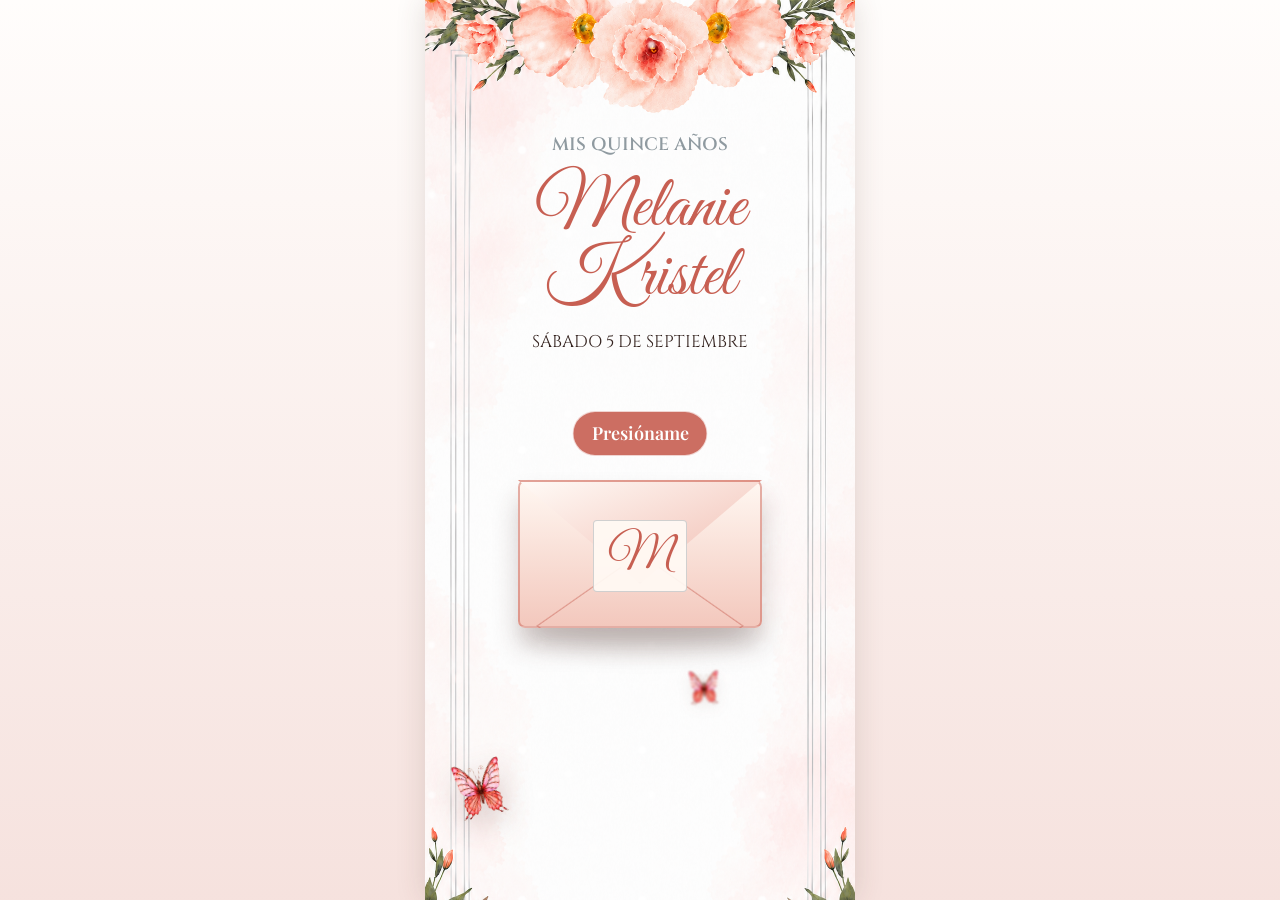
==== index.html @ 0b90685f "Agregar invitacion floral" ====
<!doctype html>
<html lang="es">
  <head>
    <meta charset="utf-8" />
    <meta name="viewport" content="width=device-width, initial-scale=1" />
    <title>Invitación Melanie Kristel</title>
    <link rel="preconnect" href="https://fonts.googleapis.com" />
    <link rel="preconnect" href="https://fonts.gstatic.com" crossorigin />
    <link
      href="https://fonts.googleapis.com/css2?family=Cinzel:wght@400;500;600&family=Great+Vibes&family=Playfair+Display:wght@400;500;600&display=swap"
      rel="stylesheet"
    />
    <link rel="stylesheet" href="inicio.css" />
    <link rel="stylesheet" href="css/butterflies.css" />
  </head>
  <body>
    <main class="cover" aria-label="Portada de invitación">
      <section class="cover-card">
        <p class="cover-overline">Mis quince años</p>
        <h1>Melanie Kristel</h1>
        <div class="butterfly-decor butterfly-decor-cover" aria-hidden="true">
          <span class="decor-butterfly decor-butterfly-left">
            <img src="mariposa-alas-abiertas.png" alt="" />
            <img src="mariposa-alas-semicerradas.png" alt="" />
            <img src="mariposa-alas-cerradas.png" alt="" />
          </span>
          <span class="decor-butterfly decor-butterfly-center">
            <img src="mariposa-alas-abiertas.png" alt="" />
            <img src="mariposa-alas-semicerradas.png" alt="" />
            <img src="mariposa-alas-cerradas.png" alt="" />
          </span>
          <span class="decor-butterfly decor-butterfly-right">
            <img src="mariposa-alas-abiertas.png" alt="" />
            <img src="mariposa-alas-semicerradas.png" alt="" />
            <img src="mariposa-alas-cerradas.png" alt="" />
          </span>
        </div>
        <p class="cover-date">Sábado 5 de septiembre</p>

        <a id="envelopeLink" class="envelope-link" href="invitacion.html" aria-label="Abrir invitación">
          <span class="tap-text">Presióname</span>
          <span class="envelope" aria-hidden="true">
            <span class="flap"></span>
            <span class="paper">
              <span>M</span>
            </span>
          </span>
        </a>
      </section>
    </main>

    <script src="inicio.js"></script>
    <script src="js/butterflies.js" data-butterfly-mode="png" data-butterfly-zone="lower"></script>
  </body>
</html>
---- inicio.css ----
:root {
  --peach: #e98774;
  --coral: #c75f52;
  --silver: #8f9aa0;
  --ink: #34231f;
  --paper: #fffaf5;
}

* {
  box-sizing: border-box;
}

body {
  margin: 0;
  min-height: 100vh;
  color: var(--ink);
  background:
    linear-gradient(rgba(255, 244, 236, 0.18), rgba(213, 122, 104, 0.22)),
    url("Fondo1.png") center top / 430px auto repeat-y;
  font-family: "Playfair Display", Georgia, serif;
}

.cover {
  display: grid;
  place-items: center;
  min-height: 100vh;
  padding: 0;
}

.cover-card {
  position: relative;
  width: min(100vw, 430px);
  min-height: 100vh;
  padding: 132px 30px 56px;
  overflow: hidden;
  background: url("Fondo1.png") center top / 100% auto repeat-y;
  text-align: center;
  box-shadow: 0 0 28px rgba(83, 54, 46, 0.16);
  animation: coverEnter 0.85s ease-out both;
}

.cover-card::after {
  content: "";
  position: absolute;
  z-index: 0;
  inset: 0;
  background:
    radial-gradient(circle, rgba(255, 255, 255, 0.98) 0 3px, transparent 5px) 12% 10% / 120px 150px,
    radial-gradient(circle, rgba(255, 255, 255, 0.82) 0 2px, transparent 5px) 78% 20% / 150px 180px,
    radial-gradient(circle, rgba(233, 135, 116, 0.62) 0 3px, transparent 6px) 34% 58% / 135px 170px,
    radial-gradient(circle, rgba(255, 255, 255, 0.9) 0 2px, transparent 5px) 88% 76% / 110px 150px;
  animation: sparkleDrift 6.5s linear infinite;
  mix-blend-mode: screen;
  opacity: 0.86;
  pointer-events: none;
}

.cover-card > * {
  position: relative;
  z-index: 1;
}

.cover-overline {
  display: inline-block;
  margin: 0;
  color: var(--silver);
  font-family: "Cinzel", Georgia, serif;
  font-size: 18px;
  font-weight: 600;
  letter-spacing: 0;
  text-transform: uppercase;
  animation: letterSway 3.6s cubic-bezier(0.45, 0, 0.55, 1) infinite;
}

h1 {
  display: inline-block;
  margin: 18px 0 0;
  color: var(--coral);
  font-family: "Great Vibes", cursive;
  font-size: 72px;
  font-weight: 400;
  line-height: 0.96;
  animation: titleGlow 2.8s ease-in-out infinite, titleSway 3.8s cubic-bezier(0.45, 0, 0.55, 1) infinite;
}

.cover-date {
  display: inline-block;
  margin: 18px auto 0;
  color: var(--ink);
  font-family: "Cinzel", Georgia, serif;
  font-size: 17px;
  line-height: 1.3;
  text-transform: uppercase;
  animation: letterSway 3.9s cubic-bezier(0.45, 0, 0.55, 1) infinite;
}

.envelope-link {
  position: absolute;
  z-index: 50;
  left: 50%;
  top: 51%;
  display: grid;
  place-items: center;
  width: 260px;
  height: 190px;
  color: var(--ink);
  text-decoration: none;
  transform: translateX(-50%);
  animation: floatEnvelope 2.5s ease-in-out infinite;
}

.envelope-link::before {
  content: "";
  position: absolute;
  inset: auto 18px 2px;
  height: 40px;
  background: rgba(86, 60, 54, 0.2);
  border-radius: 50%;
  filter: blur(13px);
}

.tap-text {
  position: absolute;
  z-index: 4;
  top: -48px;
  left: 50%;
  min-width: 132px;
  padding: 9px 18px 10px;
  color: #fff;
  background: rgba(199, 95, 82, 0.9);
  border: 1px solid rgba(255, 255, 255, 0.7);
  border-radius: 24px;
  font-size: 18px;
  font-weight: 600;
  transform: translateX(-50%);
  animation: pulseText 1.55s ease-in-out infinite;
}

.envelope {
  position: relative;
  width: 244px;
  height: 148px;
  display: block;
  background:
    linear-gradient(35deg, transparent 49.6%, rgba(203, 105, 92, 0.55) 50%, transparent 50.5%),
    linear-gradient(-35deg, transparent 49.6%, rgba(203, 105, 92, 0.55) 50%, transparent 50.5%),
    linear-gradient(#fff7f1, #f3c8bd);
  border: 2px solid rgba(199, 95, 82, 0.48);
  border-radius: 7px;
  box-shadow: 0 18px 26px rgba(73, 45, 38, 0.23);
}

.flap {
  position: absolute;
  left: -2px;
  top: -2px;
  width: 244px;
  height: 104px;
  background: linear-gradient(160deg, #fffaf6, #f0b9ad);
  border: 2px solid rgba(199, 95, 82, 0.45);
  clip-path: polygon(0 0, 100% 0, 50% 100%);
  transform-origin: top;
}

.paper {
  position: absolute;
  left: 50%;
  bottom: 34px;
  display: grid;
  place-items: center;
  width: 94px;
  height: 72px;
  color: var(--coral);
  background: rgba(255, 250, 245, 0.92);
  border: 1px solid rgba(143, 154, 160, 0.42);
  border-radius: 4px;
  transform: translateX(-50%);
}

.paper span {
  font-family: "Great Vibes", cursive;
  font-size: 48px;
  animation: titleGlow 2.6s ease-in-out infinite;
}

.cover.opening .envelope-link {
  animation: openEnvelope 0.75s ease-in forwards;
}

.cover.opening .cover-card {
  animation: fadeAway 0.75s ease-in forwards;
}

@keyframes floatEnvelope {
  0%,
  100% {
    transform: translateX(-50%) translateY(0);
  }
  50% {
    transform: translateX(-50%) translateY(-12px);
  }
}

@keyframes pulseText {
  0%,
  100% {
    transform: translateX(-50%) scale(1);
  }
  50% {
    transform: translateX(-50%) scale(1.06);
  }
}

@keyframes openEnvelope {
  to {
    opacity: 0;
    transform: translateX(-50%) translateY(90px) scale(0.78);
  }
}

@keyframes fadeAway {
  to {
    opacity: 0;
    transform: scale(1.03);
  }
}

@keyframes coverEnter {
  from {
    opacity: 0;
    transform: scale(1.015);
  }
  to {
    opacity: 1;
    transform: scale(1);
  }
}

@keyframes letterSway {
  0%,
  100% {
    transform: translate3d(0, 0, 0) rotate(0);
  }
  25% {
    transform: translate3d(1px, -2px, 0) rotate(0.25deg);
  }
  50% {
    transform: translate3d(0, -3px, 0) rotate(-0.2deg);
  }
  75% {
    transform: translate3d(-1px, -1px, 0) rotate(0.2deg);
  }
}

@keyframes titleSway {
  0%,
  100% {
    transform: translate3d(0, 0, 0) rotate(-0.35deg) scale(1);
  }
  25% {
    transform: translate3d(1px, -3px, 0) rotate(0.28deg) scale(1.01);
  }
  50% {
    transform: translate3d(0, -5px, 0) rotate(0.42deg) scale(1.018);
  }
  75% {
    transform: translate3d(-1px, -2px, 0) rotate(-0.22deg) scale(1.006);
  }
}

@keyframes titleGlow {
  0%,
  100% {
    text-shadow: 0 0 0 rgba(233, 135, 116, 0);
  }
  50% {
    text-shadow: 0 0 15px rgba(233, 135, 116, 0.45);
  }
}

@keyframes sparkleDrift {
  from {
    background-position: 12% 10%, 78% 20%, 34% 58%, 88% 76%;
  }
  to {
    background-position: 12% 210px, 78% 260px, 34% 310px, 88% 360px;
  }
}

@media (prefers-reduced-motion: reduce) {
  *,
  *::before,
  *::after {
    animation-duration: 0.01ms !important;
    animation-iteration-count: 1 !important;
    scroll-behavior: auto !important;
  }
}

@media (max-width: 360px) {
  body {
    background-size: 100vw auto;
  }

  .cover-card {
    padding-inline: 22px;
    padding-top: 118px;
  }

  h1 {
    font-size: 62px;
  }

  .envelope-link {
    width: 232px;
  }

  .envelope {
    width: 220px;
    height: 136px;
  }

  .flap {
    width: 220px;
    height: 94px;
  }
}
---- css/butterflies.css ----
.butterfly-field {
  position: absolute;
  inset: 0 auto auto 0;
  width: 100%;
  min-height: 100vh;
  overflow: hidden;
  pointer-events: none;
  z-index: 30;
}

.butterfly-field-lower {
  top: var(--butterfly-zone-top, 310px);
  min-height: 0;
}

.butterfly {
  position: absolute;
  left: 0;
  top: 0;
  width: var(--butterfly-size, 56px);
  height: var(--butterfly-size, 56px);
  opacity: 1;
  filter: blur(var(--butterfly-blur, 0px)) drop-shadow(0 6px 9px rgba(96, 48, 38, 0.16));
  transform: translate3d(-120px, -120px, 0);
  transform-origin: 50% 50%;
  will-change: transform;
}

.butterfly-inner {
  position: relative;
  display: block;
  width: 100%;
  height: 100%;
  transform-origin: 50% 54%;
  will-change: transform;
}

.butterfly-png img {
  position: absolute;
  inset: 0;
  display: block;
  width: 100%;
  height: 100%;
  object-fit: contain;
  opacity: 0;
  transition: opacity 34ms linear;
}

.butterfly-png[data-frame="0"] .butterfly-frame-0,
.butterfly-png[data-frame="1"] .butterfly-frame-1,
.butterfly-png[data-frame="2"] .butterfly-frame-2 {
  opacity: 1;
}

.butterfly-near {
  filter: blur(var(--butterfly-blur, 0px)) drop-shadow(0 9px 13px rgba(96, 48, 38, 0.24));
}

.butterfly-far {
  filter: blur(var(--butterfly-blur, 1px)) drop-shadow(0 4px 7px rgba(96, 48, 38, 0.1));
}

.butterfly-decor {
  position: absolute;
  inset: 0;
  z-index: 4;
  pointer-events: none;
}

.decor-butterfly {
  position: absolute;
  display: block;
  width: var(--decor-size, 46px);
  height: var(--decor-size, 46px);
  transform-origin: 50% 50%;
  animation: decorFlyCoverLeft var(--decor-duration, 14s) cubic-bezier(0.45, 0, 0.55, 1) infinite;
  filter: drop-shadow(0 6px 8px rgba(112, 59, 48, 0.2));
}

.decor-butterfly img {
  position: absolute;
  inset: 0;
  width: 100%;
  height: 100%;
  object-fit: contain;
  opacity: 0;
}

.decor-butterfly img:nth-child(1) {
  animation: decorFlapOpen 320ms steps(1, end) infinite;
}

.decor-butterfly img:nth-child(2) {
  animation: decorFlapSemi 320ms steps(1, end) infinite;
}

.decor-butterfly img:nth-child(3) {
  animation: decorFlapClosed 320ms steps(1, end) infinite;
}

.decor-butterfly-center {
  display: none;
}

.butterfly-decor-cover .decor-butterfly-center {
  display: block;
}

.butterfly-decor-cover {
  top: 18px;
  bottom: 66px;
  height: auto;
  overflow: hidden;
}

.butterfly-decor-cover .decor-butterfly-left {
  --decor-size: 46px;
  --decor-duration: 16.8s;
  left: -58px;
  top: 30px;
  animation-name: decorFlyCoverLeft;
}

.butterfly-decor-cover .decor-butterfly-center {
  --decor-size: 36px;
  --decor-duration: 15.6s;
  left: 106%;
  top: 74px;
  animation-delay: -4.8s;
  animation-name: decorFlyCoverCenter;
}

.butterfly-decor-cover .decor-butterfly-right {
  --decor-size: 42px;
  --decor-duration: 18.2s;
  right: -56px;
  top: 112px;
  animation-delay: -9.6s;
  animation-name: decorFlyCoverRight;
}

.butterfly-decor-hero {
  top: 42px;
  height: 360px;
  overflow: hidden;
}

.butterfly-decor-hero .decor-butterfly-left {
  --decor-size: 47px;
  --decor-duration: 16.5s;
  left: -60px;
  top: 72px;
  animation-name: decorFlyHeroLeft;
}

.butterfly-decor-hero .decor-butterfly-center {
  --decor-size: 38px;
  --decor-duration: 16s;
  left: 105%;
  top: 132px;
  animation-delay: -5.2s;
  animation-name: decorFlyHeroCenter;
}

.butterfly-decor-hero .decor-butterfly-right {
  --decor-size: 41px;
  --decor-duration: 17.6s;
  right: -58px;
  top: 44%;
  animation-delay: -9.2s;
  animation-name: decorFlyHeroRight;
}

.butterfly-decor-prayer {
  position: relative;
  inset: auto;
  height: 175px;
  margin: 6px -23px -14px;
  overflow: hidden;
}

.butterfly-decor-prayer .decor-butterfly-left {
  --decor-size: 27px;
  --decor-duration: 15.2s;
  left: -34px;
  top: 22px;
  animation-name: decorFlyPrayerLeft;
}

.butterfly-decor-prayer .decor-butterfly-center {
  --decor-size: 24px;
  --decor-duration: 12.8s;
  left: 104%;
  top: 8px;
  animation-delay: -4.5s;
  animation-name: decorFlyPrayerCenter;
}

.butterfly-decor-prayer .decor-butterfly-right {
  --decor-size: 29px;
  --decor-duration: 16.4s;
  right: -36px;
  top: 88px;
  animation-delay: -8.5s;
  animation-name: decorFlyPrayerRight;
}

@keyframes decorFlyCoverLeft {
  0%,
  100% {
    opacity: 0;
    transform: translate3d(0, 70px, 0) rotate(-12deg) scale(0.9);
  }
  10%,
  88% {
    opacity: 1;
  }
  28% {
    transform: translate3d(118px, 0, 0) rotate(8deg) scale(1);
  }
  56% {
    transform: translate3d(244px, 250px, 0) rotate(-7deg) scale(0.94);
  }
  82% {
    transform: translate3d(420px, 420px, 0) rotate(11deg) scale(1);
  }
}

@keyframes decorFlyCoverCenter {
  0%,
  100% {
    opacity: 0;
    transform: translate3d(0, 28px, 0) rotate(12deg) scale(0.88);
  }
  12%,
  86% {
    opacity: 1;
  }
  30% {
    transform: translate3d(-112px, -56px, 0) rotate(-9deg) scale(0.96);
  }
  58% {
    transform: translate3d(-244px, 18px, 0) rotate(7deg) scale(0.92);
  }
  84% {
    transform: translate3d(-430px, -20px, 0) rotate(-11deg) scale(0.98);
  }
}

@keyframes decorFlyCoverRight {
  0%,
  100% {
    opacity: 0;
    transform: translate3d(0, 20px, 0) rotate(10deg) scale(0.9);
  }
  10%,
  90% {
    opacity: 1;
  }
  32% {
    transform: translate3d(-120px, 170px, 0) rotate(-8deg) scale(1);
  }
  60% {
    transform: translate3d(-245px, 330px, 0) rotate(9deg) scale(0.95);
  }
  86% {
    transform: translate3d(-424px, 500px, 0) rotate(-12deg) scale(1);
  }
}

@keyframes decorFlyHeroLeft {
  0%,
  100% {
    opacity: 0;
    transform: translate3d(0, 120px, 0) rotate(-12deg) scale(0.9);
  }
  9%,
  88% {
    opacity: 1;
  }
  28% {
    transform: translate3d(125px, 16px, 0) rotate(9deg) scale(1);
  }
  56% {
    transform: translate3d(258px, 190px, 0) rotate(-8deg) scale(0.96);
  }
  84% {
    transform: translate3d(430px, 84px, 0) rotate(12deg) scale(1);
  }
}

@keyframes decorFlyHeroCenter {
  0%,
  100% {
    opacity: 0;
    transform: translate3d(0, 26px, 0) rotate(12deg) scale(0.9);
  }
  12%,
  86% {
    opacity: 1;
  }
  29% {
    transform: translate3d(-112px, -54px, 0) rotate(-9deg) scale(0.98);
  }
  59% {
    transform: translate3d(-248px, 14px, 0) rotate(8deg) scale(0.92);
  }
  84% {
    transform: translate3d(-432px, -22px, 0) rotate(-12deg) scale(1);
  }
}

@keyframes decorFlyHeroRight {
  0%,
  100% {
    opacity: 0;
    transform: translate3d(0, -16px, 0) rotate(10deg) scale(0.92);
  }
  10%,
  90% {
    opacity: 1;
  }
  30% {
    transform: translate3d(-124px, 120px, 0) rotate(-8deg) scale(1);
  }
  58% {
    transform: translate3d(-252px, 248px, 0) rotate(10deg) scale(0.96);
  }
  86% {
    transform: translate3d(-430px, 40px, 0) rotate(-11deg) scale(1);
  }
}

@keyframes decorFlyPrayerLeft {
  0%,
  100% {
    opacity: 0;
    transform: translate3d(0, 120px, 0) rotate(-9deg) scale(0.86);
  }
  12%,
  86% {
    opacity: 1;
  }
  34% {
    transform: translate3d(116px, 34px, 0) rotate(8deg) scale(0.98);
  }
  62% {
    transform: translate3d(238px, 108px, 0) rotate(-7deg) scale(0.92);
  }
  86% {
    transform: translate3d(392px, 12px, 0) rotate(10deg) scale(0.96);
  }
}

@keyframes decorFlyPrayerCenter {
  0%,
  100% {
    opacity: 0;
    transform: translate3d(0, 10px, 0) rotate(9deg) scale(0.86);
  }
  12%,
  88% {
    opacity: 1;
  }
  34% {
    transform: translate3d(-114px, 20px, 0) rotate(-7deg) scale(0.96);
  }
  62% {
    transform: translate3d(-232px, -14px, 0) rotate(8deg) scale(0.92);
  }
  86% {
    transform: translate3d(-390px, 10px, 0) rotate(-10deg) scale(0.98);
  }
}

@keyframes decorFlyPrayerRight {
  0%,
  100% {
    opacity: 0;
    transform: translate3d(0, -12px, 0) rotate(11deg) scale(0.86);
  }
  10%,
  88% {
    opacity: 1;
  }
  32% {
    transform: translate3d(-118px, 74px, 0) rotate(-8deg) scale(0.98);
  }
  60% {
    transform: translate3d(-234px, 132px, 0) rotate(7deg) scale(0.92);
  }
  86% {
    transform: translate3d(-390px, 34px, 0) rotate(-11deg) scale(0.96);
  }
}

.butterfly-decor-hero .decor-butterfly-center,
.butterfly-decor-prayer .decor-butterfly-center {
  display: block;
}

.butterfly-decor-hero {
  top: -86px;
  height: 180px;
  overflow: visible;
}

.butterfly-decor-hero .decor-butterfly-left {
  --decor-size: 50px;
  --decor-duration: 14.2s;
  left: -60px;
  top: 38px;
  animation-name: decorFlyHeroLeft;
}

.butterfly-decor-hero .decor-butterfly-center {
  --decor-size: 38px;
  --decor-duration: 16s;
  left: 105%;
  top: 78px;
  animation-delay: -5.2s;
  animation-name: decorFlyHeroCenter;
}

.butterfly-decor-hero .decor-butterfly-right {
  --decor-size: 45px;
  --decor-duration: 13.4s;
  right: -58px;
  top: 24px;
  animation-delay: -8.8s;
  animation-name: decorFlyHeroRight;
}

.butterfly-decor-prayer {
  position: relative;
  inset: auto;
  height: 58px;
  margin: 8px 0 0;
  overflow: visible;
}

.butterfly-decor-prayer .decor-butterfly-left {
  --decor-size: 28px;
  --decor-duration: 11.6s;
  left: -34px;
  top: 18px;
  animation-name: decorFlyPrayerLeft;
}

.butterfly-decor-prayer .decor-butterfly-center {
  --decor-size: 24px;
  --decor-duration: 12.8s;
  left: 104%;
  top: 8px;
  animation-delay: -4.5s;
  animation-name: decorFlyPrayerCenter;
}

.butterfly-decor-prayer .decor-butterfly-right {
  --decor-size: 30px;
  --decor-duration: 12.2s;
  right: -36px;
  top: 20px;
  animation-delay: -7.8s;
  animation-name: decorFlyPrayerRight;
}

@keyframes decorFlyHeroLeft {
  0%,
  100% {
    opacity: 0;
    transform: translate3d(0, 48px, 0) rotate(-12deg) scale(0.9);
  }
  9%,
  88% {
    opacity: 1;
  }
  28% {
    transform: translate3d(132px, -10px, 0) rotate(9deg) scale(1.02);
  }
  56% {
    transform: translate3d(258px, 52px, 0) rotate(-8deg) scale(0.98);
  }
  84% {
    transform: translate3d(430px, 4px, 0) rotate(12deg) scale(1);
  }
}

@keyframes decorFlyHeroCenter {
  0%,
  100% {
    opacity: 0;
    transform: translate3d(0, 26px, 0) rotate(12deg) scale(0.9);
  }
  12%,
  86% {
    opacity: 1;
  }
  29% {
    transform: translate3d(-112px, -54px, 0) rotate(-9deg) scale(0.98);
  }
  59% {
    transform: translate3d(-248px, 14px, 0) rotate(8deg) scale(0.92);
  }
  84% {
    transform: translate3d(-432px, -22px, 0) rotate(-12deg) scale(1);
  }
}

@keyframes decorFlyHeroRight {
  0%,
  100% {
    opacity: 0;
    transform: translate3d(0, 38px, 0) rotate(10deg) scale(0.92);
  }
  10%,
  90% {
    opacity: 1;
  }
  30% {
    transform: translate3d(-124px, 48px, 0) rotate(-8deg) scale(1.03);
  }
  58% {
    transform: translate3d(-252px, -20px, 0) rotate(10deg) scale(0.96);
  }
  86% {
    transform: translate3d(-430px, 30px, 0) rotate(-11deg) scale(1);
  }
}

@keyframes decorFlyPrayerLeft {
  0%,
  100% {
    opacity: 0;
    transform: translate3d(0, 18px, 0) rotate(-9deg) scale(0.88);
  }
  12%,
  86% {
    opacity: 1;
  }
  34% {
    transform: translate3d(120px, -12px, 0) rotate(8deg) scale(1);
  }
  62% {
    transform: translate3d(238px, 16px, 0) rotate(-7deg) scale(0.94);
  }
  86% {
    transform: translate3d(392px, -4px, 0) rotate(10deg) scale(0.98);
  }
}

@keyframes decorFlyPrayerCenter {
  0%,
  100% {
    opacity: 0;
    transform: translate3d(0, 10px, 0) rotate(9deg) scale(0.86);
  }
  12%,
  88% {
    opacity: 1;
  }
  34% {
    transform: translate3d(-114px, 20px, 0) rotate(-7deg) scale(0.96);
  }
  62% {
    transform: translate3d(-232px, -14px, 0) rotate(8deg) scale(0.92);
  }
  86% {
    transform: translate3d(-390px, 10px, 0) rotate(-10deg) scale(0.98);
  }
}

@keyframes decorFlyPrayerRight {
  0%,
  100% {
    opacity: 0;
    transform: translate3d(0, 14px, 0) rotate(11deg) scale(0.88);
  }
  10%,
  88% {
    opacity: 1;
  }
  32% {
    transform: translate3d(-118px, -8px, 0) rotate(-8deg) scale(1);
  }
  60% {
    transform: translate3d(-234px, 20px, 0) rotate(7deg) scale(0.94);
  }
  86% {
    transform: translate3d(-390px, -6px, 0) rotate(-11deg) scale(0.98);
  }
}

@keyframes decorFlapOpen {
  0%,
  24% {
    opacity: 1;
  }
  25%,
  100% {
    opacity: 0;
  }
}

@keyframes decorFlapSemi {
  0%,
  24% {
    opacity: 0;
  }
  25%,
  49% {
    opacity: 1;
  }
  50%,
  74% {
    opacity: 0;
  }
  75%,
  100% {
    opacity: 1;
  }
}

@keyframes decorFlapClosed {
  0%,
  49% {
    opacity: 0;
  }
  50%,
  74% {
    opacity: 1;
  }
  75%,
  100% {
    opacity: 0;
  }
}

@media (prefers-reduced-motion: reduce) {
  .butterfly-field {
    display: none;
  }

  .decor-butterfly {
    animation: none;
  }

  .decor-butterfly img {
    animation: none;
  }
}
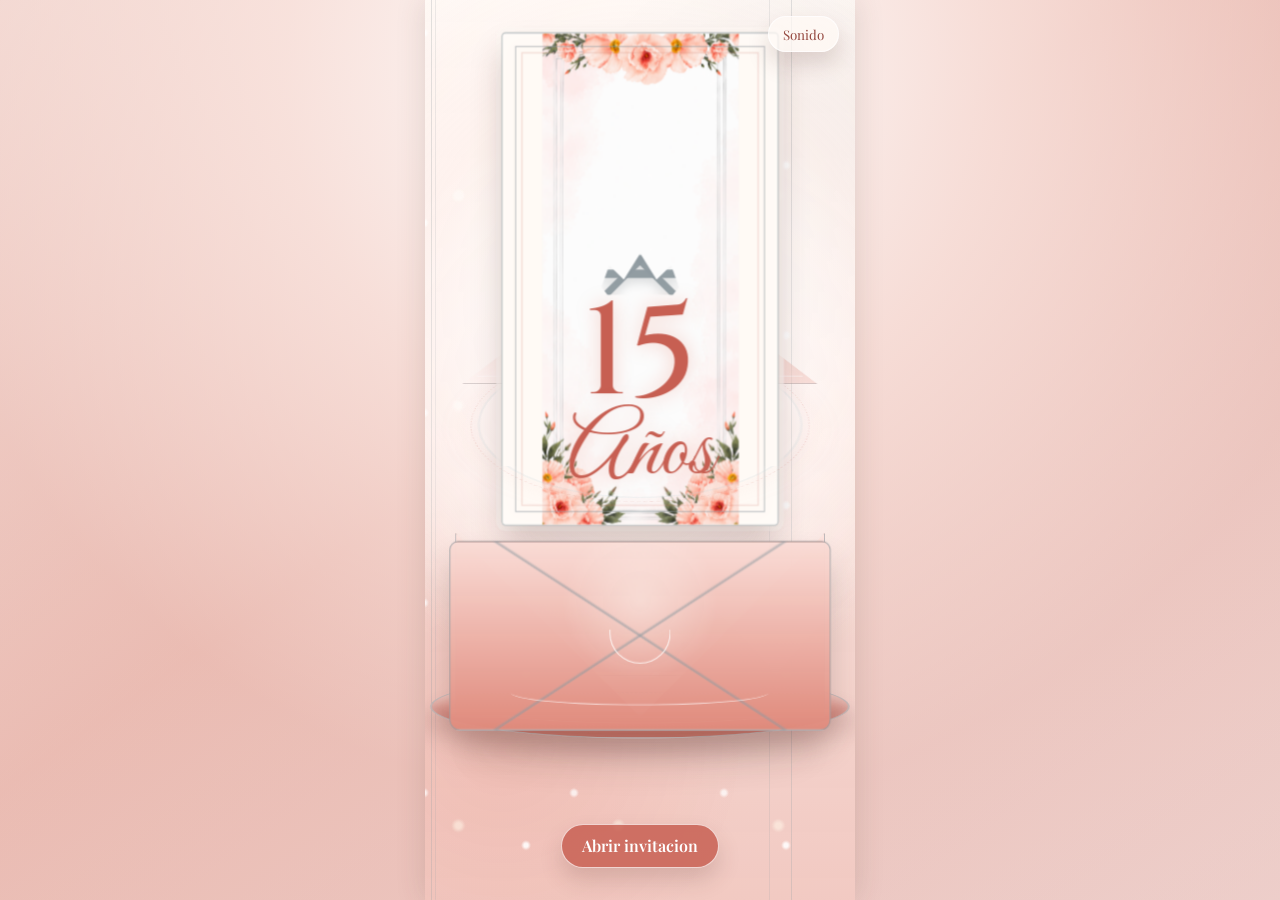
==== commit 03cdbe94: "Rehacer introduccion de apertura" ====
--- a/index.html
+++ b/index.html
@@ -3,7 +3,7 @@
   <head>
     <meta charset="utf-8" />
     <meta name="viewport" content="width=device-width, initial-scale=1" />
-    <title>Invitación Melanie Kristel</title>
+    <title>Introduccion 15 Anos</title>
     <link rel="preconnect" href="https://fonts.googleapis.com" />
     <link rel="preconnect" href="https://fonts.gstatic.com" crossorigin />
     <link
@@ -14,42 +14,78 @@
     <link rel="stylesheet" href="css/butterflies.css" />
   </head>
   <body>
-    <main class="cover" aria-label="Portada de invitación">
-      <section class="cover-card">
-        <p class="cover-overline">Mis quince años</p>
-        <h1>Melanie Kristel</h1>
-        <div class="butterfly-decor butterfly-decor-cover" aria-hidden="true">
-          <span class="decor-butterfly decor-butterfly-left">
+    <main class="cover intro-ready" aria-label="Introduccion de invitacion">
+      <section class="cover-card intro-card">
+        <div class="intro-sparkles" aria-hidden="true">
+          <span></span>
+          <span></span>
+          <span></span>
+          <span></span>
+          <span></span>
+          <span></span>
+        </div>
+
+        <div class="intro-butterflies" aria-hidden="true">
+          <span class="intro-butterfly intro-butterfly-one">
             <img src="mariposa-alas-abiertas.png" alt="" />
             <img src="mariposa-alas-semicerradas.png" alt="" />
             <img src="mariposa-alas-cerradas.png" alt="" />
           </span>
-          <span class="decor-butterfly decor-butterfly-center">
+          <span class="intro-butterfly intro-butterfly-two">
             <img src="mariposa-alas-abiertas.png" alt="" />
             <img src="mariposa-alas-semicerradas.png" alt="" />
             <img src="mariposa-alas-cerradas.png" alt="" />
           </span>
-          <span class="decor-butterfly decor-butterfly-right">
+          <span class="intro-butterfly intro-butterfly-three">
+            <img src="mariposa-alas-abiertas.png" alt="" />
+            <img src="mariposa-alas-semicerradas.png" alt="" />
+            <img src="mariposa-alas-cerradas.png" alt="" />
+          </span>
+          <span class="intro-butterfly intro-butterfly-four">
+            <img src="mariposa-alas-abiertas.png" alt="" />
+            <img src="mariposa-alas-semicerradas.png" alt="" />
+            <img src="mariposa-alas-cerradas.png" alt="" />
+          </span>
+          <span class="intro-butterfly intro-butterfly-five">
             <img src="mariposa-alas-abiertas.png" alt="" />
             <img src="mariposa-alas-semicerradas.png" alt="" />
             <img src="mariposa-alas-cerradas.png" alt="" />
           </span>
         </div>
-        <p class="cover-date">Sábado 5 de septiembre</p>
 
-        <a id="envelopeLink" class="envelope-link" href="invitacion.html" aria-label="Abrir invitación">
-          <span class="tap-text">Presióname</span>
-          <span class="envelope" aria-hidden="true">
-            <span class="flap"></span>
-            <span class="paper">
-              <span>M</span>
-            </span>
-          </span>
+        <div class="intro-stage" aria-hidden="true">
+          <div class="intro-shadow"></div>
+          <div class="intro-pedestal">
+            <span></span>
+          </div>
+          <div class="intro-light-ring"></div>
+          <div class="intro-envelope">
+            <div class="intro-glow"></div>
+            <div class="intro-panel">
+              <img src="Fondo1.png" alt="" />
+              <div class="intro-title">
+                <i></i>
+                <strong>15</strong>
+                <span>Años</span>
+              </div>
+            </div>
+            <div class="intro-side intro-side-left"></div>
+            <div class="intro-side intro-side-right"></div>
+            <div class="intro-pocket"></div>
+            <div class="intro-flap"></div>
+          </div>
+        </div>
+
+        <button class="audio-toggle" type="button" aria-label="Activar o silenciar sonido" aria-pressed="false">
+          Sonido
+        </button>
+        <audio id="introAudio" preload="none"></audio>
+        <a id="envelopeLink" class="intro-continue" href="invitacion.html" aria-label="Abrir invitacion">
+          Abrir invitacion
         </a>
       </section>
     </main>
 
     <script src="inicio.js"></script>
-    <script src="js/butterflies.js" data-butterfly-mode="png" data-butterfly-zone="lower"></script>
   </body>
 </html>
--- a/inicio.css
+++ b/inicio.css
@@ -1,23 +1,31 @@
 :root {
   --peach: #e98774;
   --coral: #c75f52;
+  --coral-soft: #df8a7a;
+  --coral-dark: #954940;
   --silver: #8f9aa0;
   --ink: #34231f;
   --paper: #fffaf5;
+  --ease: cubic-bezier(0.22, 1, 0.36, 1);
 }
 
 * {
   box-sizing: border-box;
 }
 
+html,
+body {
+  min-height: 100%;
+}
+
 body {
   margin: 0;
-  min-height: 100vh;
   color: var(--ink);
   background:
-    linear-gradient(rgba(255, 244, 236, 0.18), rgba(213, 122, 104, 0.22)),
-    url("Fondo1.png") center top / 430px auto repeat-y;
+    radial-gradient(circle at 50% 8%, rgba(255, 255, 255, 0.96), rgba(247, 222, 216, 0.8) 34%, rgba(212, 132, 118, 0.3) 70%),
+    linear-gradient(145deg, #fffaf7, #f4d4cd 44%, #f8eeee);
   font-family: "Playfair Display", Georgia, serif;
+  overflow-x: hidden;
 }
 
 .cover {
@@ -31,259 +39,657 @@
   position: relative;
   width: min(100vw, 430px);
   min-height: 100vh;
-  padding: 132px 30px 56px;
   overflow: hidden;
-  background: url("Fondo1.png") center top / 100% auto repeat-y;
+  background:
+    radial-gradient(circle at 50% 34%, rgba(255, 255, 255, 0.92), rgba(255, 243, 239, 0.68) 36%, transparent 60%),
+    radial-gradient(circle at 18% 82%, rgba(229, 143, 129, 0.28), transparent 30%),
+    radial-gradient(circle at 86% 18%, rgba(184, 190, 191, 0.24), transparent 28%),
+    linear-gradient(180deg, rgba(255, 250, 246, 0.86), rgba(243, 202, 194, 0.78));
   text-align: center;
   box-shadow: 0 0 28px rgba(83, 54, 46, 0.16);
-  animation: coverEnter 0.85s ease-out both;
-}
-
-.cover-card::after {
-  content: "";
-  position: absolute;
-  z-index: 0;
-  inset: 0;
-  background:
-    radial-gradient(circle, rgba(255, 255, 255, 0.98) 0 3px, transparent 5px) 12% 10% / 120px 150px,
-    radial-gradient(circle, rgba(255, 255, 255, 0.82) 0 2px, transparent 5px) 78% 20% / 150px 180px,
-    radial-gradient(circle, rgba(233, 135, 116, 0.62) 0 3px, transparent 6px) 34% 58% / 135px 170px,
-    radial-gradient(circle, rgba(255, 255, 255, 0.9) 0 2px, transparent 5px) 88% 76% / 110px 150px;
-  animation: sparkleDrift 6.5s linear infinite;
-  mix-blend-mode: screen;
-  opacity: 0.86;
-  pointer-events: none;
-}
-
-.cover-card > * {
-  position: relative;
-  z-index: 1;
-}
-
-.cover-overline {
-  display: inline-block;
-  margin: 0;
-  color: var(--silver);
-  font-family: "Cinzel", Georgia, serif;
-  font-size: 18px;
-  font-weight: 600;
-  letter-spacing: 0;
-  text-transform: uppercase;
-  animation: letterSway 3.6s cubic-bezier(0.45, 0, 0.55, 1) infinite;
-}
-
-h1 {
-  display: inline-block;
-  margin: 18px 0 0;
-  color: var(--coral);
-  font-family: "Great Vibes", cursive;
-  font-size: 72px;
-  font-weight: 400;
-  line-height: 0.96;
-  animation: titleGlow 2.8s ease-in-out infinite, titleSway 3.8s cubic-bezier(0.45, 0, 0.55, 1) infinite;
-}
-
-.cover-date {
-  display: inline-block;
-  margin: 18px auto 0;
-  color: var(--ink);
-  font-family: "Cinzel", Georgia, serif;
-  font-size: 17px;
-  line-height: 1.3;
-  text-transform: uppercase;
-  animation: letterSway 3.9s cubic-bezier(0.45, 0, 0.55, 1) infinite;
-}
-
-.envelope-link {
-  position: absolute;
-  z-index: 50;
-  left: 50%;
-  top: 51%;
+}
+
+.intro-ready:not(.intro-loaded) .cover-card *,
+.intro-ready:not(.intro-loaded) .cover-card::before,
+.intro-ready:not(.intro-loaded) .cover-card::after {
+  animation-play-state: paused !important;
+}
+
+.intro-ready:not(.intro-loaded) .intro-stage,
+.intro-ready:not(.intro-loaded) .intro-butterflies,
+.intro-ready:not(.intro-loaded) .intro-sparkles {
+  opacity: 0;
+}
+
+.intro-loaded .intro-stage,
+.intro-loaded .intro-butterflies,
+.intro-loaded .intro-sparkles {
+  opacity: 1;
+  transition: opacity 420ms ease;
+}
+
+.intro-card {
   display: grid;
   place-items: center;
-  width: 260px;
-  height: 190px;
-  color: var(--ink);
+  padding: 28px 0;
+  perspective: 1300px;
+}
+
+.intro-card::before,
+.intro-card::after {
+  content: "";
+  position: absolute;
+  inset: 0;
+  z-index: 0;
+  pointer-events: none;
+}
+
+.intro-card::before {
+  background:
+    radial-gradient(circle, rgba(255, 255, 255, 0.96) 0 2px, transparent 5px) 12% 11% / 130px 170px,
+    radial-gradient(circle, rgba(255, 255, 255, 0.82) 0 2px, transparent 5px) 80% 18% / 150px 190px,
+    radial-gradient(circle, rgba(247, 213, 183, 0.7) 0 3px, transparent 7px) 42% 74% / 160px 210px;
+  animation: introSparkleDrift 8s linear infinite;
+  mix-blend-mode: screen;
+  opacity: 0.9;
+}
+
+.intro-card::after {
+  background:
+    radial-gradient(circle at 50% 46%, rgba(255, 255, 255, 0.56), transparent 58%),
+    linear-gradient(90deg, rgba(151, 160, 164, 0.28) 0 1px, transparent 1px calc(100% - 1px), rgba(151, 160, 164, 0.28) calc(100% - 1px) 100%) 8% 0 / 84% 100% no-repeat,
+    linear-gradient(90deg, rgba(151, 160, 164, 0.18) 0 1px, transparent 1px calc(100% - 1px), rgba(151, 160, 164, 0.18) calc(100% - 1px) 100%) 11% 0 / 78% 100% no-repeat;
+}
+
+.intro-stage {
+  position: relative;
+  z-index: 2;
+  width: min(86vw, 370px);
+  aspect-ratio: 9 / 16;
+  max-height: calc(100vh - 92px);
+  transform-style: preserve-3d;
+  animation: cameraMove 8.8s var(--ease) both;
+}
+
+.intro-shadow {
+  position: absolute;
+  left: 10%;
+  right: 10%;
+  bottom: 1.4%;
+  height: 34px;
+  background: rgba(73, 45, 38, 0.27);
+  border-radius: 50%;
+  filter: blur(14px);
+  transform: translateZ(-60px);
+  animation: shadowShift 8.8s var(--ease) both;
+}
+
+.intro-pedestal {
+  position: absolute;
+  left: 50%;
+  bottom: 0;
+  z-index: 0;
+  width: 116%;
+  height: 18%;
+  border-radius: 50%;
+  background:
+    radial-gradient(ellipse at 50% 28%, rgba(255, 250, 245, 0.52), transparent 42%),
+    linear-gradient(180deg, rgba(247, 205, 197, 0.96), rgba(205, 112, 98, 0.92));
+  border: 2px solid rgba(186, 193, 196, 0.7);
+  box-shadow:
+    0 24px 32px rgba(93, 47, 42, 0.2),
+    inset 0 8px 16px rgba(255, 255, 255, 0.32),
+    inset 0 -14px 20px rgba(139, 72, 63, 0.2);
+  transform: translate3d(-50%, 0, -70px) rotateX(68deg);
+  transform-origin: 50% 50%;
+}
+
+.intro-pedestal::before,
+.intro-pedestal::after,
+.intro-pedestal span {
+  content: "";
+  position: absolute;
+  left: 50%;
+  top: 50%;
+  border-radius: 50%;
+  pointer-events: none;
+}
+
+.intro-pedestal::before {
+  width: 82%;
+  height: 55%;
+  border: 1px solid rgba(255, 255, 255, 0.64);
+  transform: translate(-50%, -50%);
+}
+
+.intro-pedestal::after {
+  width: 68%;
+  height: 42%;
+  border: 1px dashed rgba(143, 154, 160, 0.72);
+  transform: translate(-50%, -50%);
+}
+
+.intro-pedestal span {
+  width: 26%;
+  height: 16%;
+  background: rgba(255, 255, 255, 0.45);
+  filter: blur(8px);
+  transform: translate(-50%, -50%);
+}
+
+.intro-light-ring {
+  position: absolute;
+  left: 50%;
+  top: 16%;
+  z-index: 1;
+  width: 74%;
+  aspect-ratio: 1;
+  border-radius: 50%;
+  border: 2px solid rgba(214, 222, 225, 0.72);
+  box-shadow:
+    0 0 18px rgba(255, 255, 255, 0.82),
+    0 0 28px rgba(229, 143, 129, 0.35),
+    inset 0 0 16px rgba(255, 255, 255, 0.52);
+  opacity: 0;
+  transform: translate3d(-50%, 0, -40px) rotateX(62deg) scale(0.68);
+  animation: lightRing 8.8s var(--ease) both;
+  pointer-events: none;
+}
+
+.intro-light-ring::before {
+  content: "";
+  position: absolute;
+  inset: -8px;
+  border-radius: 50%;
+  border: 1px dashed rgba(199, 95, 82, 0.34);
+}
+
+.intro-envelope {
+  position: absolute;
+  left: 3%;
+  right: 3%;
+  bottom: 7%;
+  height: 73%;
+  transform-style: preserve-3d;
+  animation: envelopeTilt 8.8s var(--ease) both;
+}
+
+.intro-panel {
+  position: absolute;
+  left: 12%;
+  right: 12%;
+  bottom: 25%;
+  aspect-ratio: 9 / 16;
+  overflow: hidden;
+  background: var(--paper);
+  border: 1px solid rgba(166, 175, 179, 0.8);
+  border-radius: 4px;
+  box-shadow:
+    0 18px 30px rgba(72, 43, 38, 0.22),
+    0 0 0 5px rgba(255, 250, 245, 0.7),
+    inset 0 0 24px rgba(255, 255, 255, 0.48);
+  transform-origin: 50% 100%;
+  transform: translate3d(0, 42%, -54px) scale(0.68) rotateX(7deg);
+  animation: inviteRise 8.8s var(--ease) both;
+}
+
+.intro-panel::before,
+.intro-panel::after {
+  content: "";
+  position: absolute;
+  inset: 12px;
+  z-index: 2;
+  border: 1px solid rgba(143, 154, 160, 0.58);
+  pointer-events: none;
+}
+
+.intro-panel::after {
+  inset: 18px;
+  border-color: rgba(199, 95, 82, 0.22);
+}
+
+.intro-panel img {
+  display: block;
+  width: 100%;
+  height: 100%;
+  object-fit: contain;
+}
+
+.intro-title {
+  position: absolute;
+  left: 50%;
+  top: 43%;
+  z-index: 3;
+  display: grid;
+  justify-items: center;
+  width: 80%;
+  color: var(--coral);
+  opacity: 0;
+  transform: translate3d(-50%, 16px, 0) scale(0.96);
+  animation: titleReveal 8.8s var(--ease) both;
+}
+
+.intro-title i {
+  width: 82px;
+  height: 52px;
+  margin-bottom: -2px;
+  background:
+    radial-gradient(circle at 50% 6%, rgba(255, 255, 255, 0.92) 0 5px, transparent 6px),
+    radial-gradient(circle at 28% 28%, rgba(255, 255, 255, 0.8) 0 4px, transparent 5px),
+    radial-gradient(circle at 72% 28%, rgba(255, 255, 255, 0.8) 0 4px, transparent 5px),
+    linear-gradient(135deg, transparent 38%, rgba(143, 154, 160, 0.95) 39% 45%, transparent 46%),
+    linear-gradient(-135deg, transparent 38%, rgba(143, 154, 160, 0.95) 39% 45%, transparent 46%),
+    linear-gradient(180deg, transparent 0 46%, rgba(143, 154, 160, 0.95) 47% 61%, transparent 62%);
+  clip-path: polygon(5% 78%, 14% 38%, 31% 64%, 50% 16%, 69% 64%, 86% 38%, 95% 78%, 88% 92%, 12% 92%);
+  filter: drop-shadow(0 4px 5px rgba(79, 87, 90, 0.22));
+}
+
+.intro-title strong {
+  font-family: "Cinzel", Georgia, serif;
+  font-size: clamp(76px, 24vw, 124px);
+  font-weight: 500;
+  line-height: 0.88;
+  color: var(--coral);
+  text-shadow:
+    0 0 1px rgba(255, 255, 255, 0.9),
+    0 0 18px rgba(233, 135, 116, 0.36);
+}
+
+.intro-title span {
+  margin-top: 2px;
+  font-family: "Great Vibes", cursive;
+  font-size: clamp(48px, 16vw, 84px);
+  line-height: 0.92;
+  text-shadow: 0 0 18px rgba(233, 135, 116, 0.36);
+}
+
+.intro-glow {
+  position: absolute;
+  left: 10%;
+  right: 10%;
+  bottom: 32%;
+  z-index: 2;
+  height: 38%;
+  background: radial-gradient(circle, rgba(255, 248, 231, 0.92), rgba(231, 186, 178, 0.28) 46%, transparent 70%);
+  opacity: 0;
+  filter: blur(2px);
+  transform: translateZ(18px);
+  animation: warmGlow 8.8s var(--ease) both;
+  pointer-events: none;
+}
+
+.intro-pocket,
+.intro-flap,
+.intro-side {
+  position: absolute;
+  left: 0;
+  right: 0;
+  border: 1px solid rgba(143, 154, 160, 0.68);
+  box-shadow: 0 18px 28px rgba(73, 45, 38, 0.2);
+}
+
+.intro-pocket {
+  z-index: 6;
+  bottom: 5%;
+  height: 36%;
+  background:
+    linear-gradient(33deg, transparent 49.5%, rgba(143, 154, 160, 0.64) 50%, transparent 50.7%),
+    linear-gradient(-33deg, transparent 49.5%, rgba(143, 154, 160, 0.64) 50%, transparent 50.7%),
+    radial-gradient(circle at 50% 32%, rgba(255, 250, 245, 0.42), transparent 34%),
+    linear-gradient(180deg, rgba(250, 220, 214, 0.98), rgba(224, 139, 125, 0.96));
+  border-radius: 8px 8px 10px 10px;
+  animation: pocketSettle 8.8s var(--ease) both;
+}
+
+.intro-pocket::before,
+.intro-pocket::after {
+  content: "";
+  position: absolute;
+  pointer-events: none;
+}
+
+.intro-pocket::before {
+  left: 50%;
+  top: 47%;
+  width: 54px;
+  height: 30px;
+  border: 1px solid rgba(255, 255, 255, 0.76);
+  border-top: 0;
+  border-radius: 0 0 40px 40px;
+  transform: translateX(-50%);
+}
+
+.intro-pocket::after {
+  left: 16%;
+  right: 16%;
+  bottom: 13%;
+  height: 22px;
+  border-bottom: 1px solid rgba(255, 255, 255, 0.72);
+  border-radius: 50%;
+}
+
+.intro-flap {
+  z-index: 5;
+  bottom: 39%;
+  height: 36%;
+  background:
+    linear-gradient(160deg, rgba(255, 244, 241, 0.98), rgba(224, 139, 125, 0.96));
+  clip-path: polygon(0 0, 100% 0, 50% 100%);
+  transform-origin: 50% 0%;
+  transform: rotateX(0deg) translateZ(44px);
+  animation: flapOpen 8.8s var(--ease) both;
+}
+
+.intro-flap::before {
+  content: "";
+  position: absolute;
+  inset: 8px 12px auto;
+  height: 62%;
+  border-top: 1px solid rgba(255, 255, 255, 0.7);
+  border-left: 1px solid rgba(255, 255, 255, 0.46);
+  border-right: 1px solid rgba(143, 154, 160, 0.38);
+  clip-path: polygon(0 0, 100% 0, 50% 100%);
+  pointer-events: none;
+}
+
+.intro-side {
+  z-index: 4;
+  bottom: 5%;
+  height: 36%;
+  background: linear-gradient(180deg, rgba(255, 230, 225, 0.98), rgba(216, 122, 108, 0.94));
+  opacity: 0.96;
+}
+
+.intro-side-left {
+  clip-path: polygon(0 0, 50% 100%, 0 100%);
+  transform: translateZ(20px);
+}
+
+.intro-side-right {
+  clip-path: polygon(100% 0, 100% 100%, 50% 100%);
+  transform: translateZ(21px);
+}
+
+.intro-sparkles {
+  position: absolute;
+  inset: 0;
+  z-index: 6;
+  pointer-events: none;
+}
+
+.intro-sparkles span {
+  position: absolute;
+  width: 7px;
+  height: 7px;
+  background: rgba(255, 245, 218, 0.9);
+  border-radius: 50%;
+  box-shadow: 0 0 13px rgba(246, 211, 149, 0.72);
+  opacity: 0;
+  animation: particleFloat 5.8s ease-in-out infinite;
+}
+
+.intro-sparkles span:nth-child(1) { left: 18%; top: 24%; animation-delay: 0.2s; }
+.intro-sparkles span:nth-child(2) { left: 72%; top: 18%; animation-delay: 0.9s; }
+.intro-sparkles span:nth-child(3) { left: 82%; top: 56%; animation-delay: 1.4s; }
+.intro-sparkles span:nth-child(4) { left: 24%; top: 67%; animation-delay: 2s; }
+.intro-sparkles span:nth-child(5) { left: 52%; top: 34%; animation-delay: 2.6s; }
+.intro-sparkles span:nth-child(6) { left: 62%; top: 78%; animation-delay: 3.1s; }
+
+.intro-butterflies {
+  position: absolute;
+  inset: 0;
+  z-index: 7;
+  pointer-events: none;
+}
+
+.intro-butterfly {
+  position: absolute;
+  width: var(--size, 48px);
+  height: var(--size, 48px);
+  transform-origin: 50% 50%;
+  filter: blur(var(--blur, 0px)) drop-shadow(0 7px 10px rgba(104, 53, 45, 0.2));
+  animation: introFlyOne var(--duration, 9s) var(--ease) infinite;
+}
+
+.intro-butterfly img {
+  position: absolute;
+  inset: 0;
+  width: 100%;
+  height: 100%;
+  object-fit: contain;
+  opacity: 0;
+}
+
+.intro-butterfly img:nth-child(1) { animation: introFlapOpen 320ms steps(1, end) infinite; }
+.intro-butterfly img:nth-child(2) { animation: introFlapSemi 320ms steps(1, end) infinite; }
+.intro-butterfly img:nth-child(3) { animation: introFlapClosed 320ms steps(1, end) infinite; }
+
+.intro-butterfly-one {
+  --size: 54px;
+  --duration: 9.6s;
+  left: -58px;
+  top: 22%;
+  animation-name: introFlyOne;
+}
+
+.intro-butterfly-two {
+  --size: 36px;
+  --duration: 10.4s;
+  right: -46px;
+  top: 18%;
+  animation-name: introFlyTwo;
+  animation-delay: -2.4s;
+}
+
+.intro-butterfly-three {
+  --size: 44px;
+  --duration: 9.2s;
+  left: -52px;
+  bottom: 22%;
+  animation-name: introFlyThree;
+  animation-delay: -4.2s;
+}
+
+.intro-butterfly-four {
+  --size: 70px;
+  --duration: 11.2s;
+  --blur: 0.7px;
+  right: -78px;
+  bottom: 12%;
+  animation-name: introFlyFour;
+  animation-delay: -5.6s;
+}
+
+.intro-butterfly-five {
+  --size: 32px;
+  --duration: 12s;
+  left: 62%;
+  top: -42px;
+  animation-name: introFlyFive;
+  animation-delay: -6.8s;
+}
+
+.audio-toggle,
+.intro-continue {
+  position: absolute;
+  z-index: 20;
+  border: 1px solid rgba(255, 255, 255, 0.7);
+  font-family: "Playfair Display", Georgia, serif;
   text-decoration: none;
-  transform: translateX(-50%);
-  animation: floatEnvelope 2.5s ease-in-out infinite;
-}
-
-.envelope-link::before {
-  content: "";
-  position: absolute;
-  inset: auto 18px 2px;
-  height: 40px;
-  background: rgba(86, 60, 54, 0.2);
-  border-radius: 50%;
-  filter: blur(13px);
-}
-
-.tap-text {
-  position: absolute;
-  z-index: 4;
-  top: -48px;
+  box-shadow: 0 12px 22px rgba(82, 42, 36, 0.17);
+}
+
+.audio-toggle {
+  right: 16px;
+  top: 16px;
+  min-height: 36px;
+  padding: 7px 14px;
+  color: var(--coral-dark);
+  background: rgba(255, 250, 245, 0.72);
+  border-radius: 18px;
+  cursor: pointer;
+}
+
+.intro-continue {
   left: 50%;
-  min-width: 132px;
-  padding: 9px 18px 10px;
+  bottom: 32px;
+  min-width: 154px;
+  padding: 10px 20px 11px;
   color: #fff;
-  background: rgba(199, 95, 82, 0.9);
-  border: 1px solid rgba(255, 255, 255, 0.7);
+  background: rgba(199, 95, 82, 0.84);
   border-radius: 24px;
-  font-size: 18px;
   font-weight: 600;
-  transform: translateX(-50%);
-  animation: pulseText 1.55s ease-in-out infinite;
-}
-
-.envelope {
-  position: relative;
-  width: 244px;
-  height: 148px;
-  display: block;
-  background:
-    linear-gradient(35deg, transparent 49.6%, rgba(203, 105, 92, 0.55) 50%, transparent 50.5%),
-    linear-gradient(-35deg, transparent 49.6%, rgba(203, 105, 92, 0.55) 50%, transparent 50.5%),
-    linear-gradient(#fff7f1, #f3c8bd);
-  border: 2px solid rgba(199, 95, 82, 0.48);
-  border-radius: 7px;
-  box-shadow: 0 18px 26px rgba(73, 45, 38, 0.23);
-}
-
-.flap {
-  position: absolute;
-  left: -2px;
-  top: -2px;
-  width: 244px;
-  height: 104px;
-  background: linear-gradient(160deg, #fffaf6, #f0b9ad);
-  border: 2px solid rgba(199, 95, 82, 0.45);
-  clip-path: polygon(0 0, 100% 0, 50% 100%);
-  transform-origin: top;
-}
-
-.paper {
-  position: absolute;
-  left: 50%;
-  bottom: 34px;
-  display: grid;
-  place-items: center;
-  width: 94px;
-  height: 72px;
-  color: var(--coral);
-  background: rgba(255, 250, 245, 0.92);
-  border: 1px solid rgba(143, 154, 160, 0.42);
-  border-radius: 4px;
-  transform: translateX(-50%);
-}
-
-.paper span {
-  font-family: "Great Vibes", cursive;
-  font-size: 48px;
-  animation: titleGlow 2.6s ease-in-out infinite;
-}
-
-.cover.opening .envelope-link {
-  animation: openEnvelope 0.75s ease-in forwards;
-}
-
-.cover.opening .cover-card {
-  animation: fadeAway 0.75s ease-in forwards;
-}
-
-@keyframes floatEnvelope {
-  0%,
-  100% {
-    transform: translateX(-50%) translateY(0);
-  }
-  50% {
-    transform: translateX(-50%) translateY(-12px);
-  }
-}
-
-@keyframes pulseText {
-  0%,
-  100% {
-    transform: translateX(-50%) scale(1);
-  }
-  50% {
-    transform: translateX(-50%) scale(1.06);
-  }
-}
-
-@keyframes openEnvelope {
-  to {
+  opacity: 0;
+  transform: translate3d(-50%, 12px, 0) scale(0.96);
+  animation: continueReveal 8.8s var(--ease) both;
+}
+
+.cover.opening .intro-card {
+  animation: fadeAway 0.72s ease-in forwards;
+}
+
+@keyframes cameraMove {
+  0% { transform: translate3d(0, 18px, 0) scale(0.84); }
+  30% { transform: translate3d(0, 8px, 0) scale(0.93); }
+  72% { transform: translate3d(0, -6px, 0) scale(1.01); }
+  100% { transform: translate3d(0, -8px, 0) scale(1.03); }
+}
+
+@keyframes envelopeTilt {
+  0% { transform: rotateX(10deg) rotateY(-8deg) translateZ(0); }
+  28% { transform: rotateX(7deg) rotateY(4deg) translateZ(8px); }
+  68% { transform: rotateX(2deg) rotateY(0deg) translateZ(18px); }
+  100% { transform: rotateX(0deg) rotateY(0deg) translateZ(20px); }
+}
+
+@keyframes flapOpen {
+  0%, 20% { opacity: 1; transform: rotateX(0deg) translateZ(44px); }
+  54% { opacity: 1; transform: rotateX(-128deg) translateZ(42px); }
+  100% { opacity: 0.55; transform: rotateX(-148deg) translateZ(38px); }
+}
+
+@keyframes inviteRise {
+  0%, 30% { transform: translate3d(0, 42%, -54px) scale(0.68) rotateX(7deg); }
+  58% { transform: translate3d(0, -5%, 4px) scale(0.88) rotateX(3deg); }
+  82%, 100% { transform: translate3d(0, -18%, 30px) scale(0.98) rotateX(0deg); }
+}
+
+@keyframes warmGlow {
+  0%, 28% { opacity: 0; transform: scale(0.7) translateZ(18px); }
+  48% { opacity: 0.95; transform: scale(1.02) translateZ(18px); }
+  78%, 100% { opacity: 0.22; transform: scale(1.14) translateZ(18px); }
+}
+
+@keyframes pocketSettle {
+  0%, 44% { transform: translate3d(0, 0, 30px) scale(1); }
+  72%, 100% { transform: translate3d(0, 8px, 34px) scale(1.02); }
+}
+
+@keyframes titleReveal {
+  0%, 66% { opacity: 0; transform: translate3d(-50%, 16px, 0) scale(0.96); filter: brightness(1); }
+  76% { opacity: 1; transform: translate3d(-50%, 0, 0) scale(1.04); filter: brightness(1.18); }
+  84%, 100% { opacity: 1; transform: translate3d(-50%, 0, 0) scale(1); filter: brightness(1); }
+}
+
+@keyframes continueReveal {
+  0%, 78% { opacity: 0; transform: translate3d(-50%, 12px, 0) scale(0.96); pointer-events: none; }
+  88%, 100% { opacity: 1; transform: translate3d(-50%, 0, 0) scale(1); pointer-events: auto; }
+}
+
+@keyframes shadowShift {
+  0% { opacity: 0.6; transform: translate3d(0, 0, -60px) scale(0.9); }
+  60% { opacity: 0.42; transform: translate3d(0, 8px, -60px) scale(1.12); }
+  100% { opacity: 0.32; transform: translate3d(0, 10px, -60px) scale(1.2); }
+}
+
+@keyframes lightRing {
+  0%, 18% {
     opacity: 0;
-    transform: translateX(-50%) translateY(90px) scale(0.78);
-  }
+    transform: translate3d(-50%, 0, -40px) rotateX(62deg) scale(0.58) rotate(0deg);
+  }
+  44% {
+    opacity: 0.88;
+    transform: translate3d(-50%, 22px, -40px) rotateX(62deg) scale(0.96) rotate(130deg);
+  }
+  78%, 100% {
+    opacity: 0.38;
+    transform: translate3d(-50%, 62px, -40px) rotateX(62deg) scale(1.18) rotate(260deg);
+  }
+}
+
+@keyframes introFlyOne {
+  0%, 100% { opacity: 0; transform: translate3d(0, 80px, 0) rotate(-12deg) scale(0.88); }
+  12%, 84% { opacity: 1; }
+  32% { transform: translate3d(132px, -16px, 0) rotate(10deg) scale(1); }
+  62% { transform: translate3d(265px, 80px, 0) rotate(-9deg) scale(0.94); }
+  86% { transform: translate3d(470px, 16px, 0) rotate(13deg) scale(1); opacity: 0; }
+}
+
+@keyframes introFlyTwo {
+  0%, 100% { opacity: 0; transform: translate3d(0, 20px, 0) rotate(12deg) scale(0.9); }
+  14%, 82% { opacity: 0.95; }
+  34% { transform: translate3d(-118px, 88px, 0) rotate(-10deg) scale(1.02); }
+  64% { transform: translate3d(-260px, -8px, 0) rotate(8deg) scale(0.95); }
+  86% { transform: translate3d(-460px, 76px, 0) rotate(-12deg) scale(1); opacity: 0; }
+}
+
+@keyframes introFlyThree {
+  0%, 100% { opacity: 0; transform: translate3d(0, 42px, 0) rotate(-10deg) scale(0.86); }
+  12%, 86% { opacity: 0.9; }
+  38% { transform: translate3d(138px, -70px, 0) rotate(8deg) scale(1); }
+  66% { transform: translate3d(275px, 38px, 0) rotate(-7deg) scale(0.94); }
+  88% { transform: translate3d(470px, -34px, 0) rotate(12deg) scale(0.98); opacity: 0; }
+}
+
+@keyframes introFlyFour {
+  0%, 100% { opacity: 0; transform: translate3d(0, 0, 0) rotate(10deg) scale(0.88); }
+  10%, 76% { opacity: 0.82; }
+  35% { transform: translate3d(-130px, -120px, 0) rotate(-9deg) scale(1); }
+  62% { transform: translate3d(-260px, -20px, 0) rotate(7deg) scale(0.96); }
+  82% { transform: translate3d(-480px, -160px, 0) rotate(-12deg) scale(0.98); opacity: 0; }
+}
+
+@keyframes introFlyFive {
+  0%, 100% { opacity: 0; transform: translate3d(0, 0, 0) rotate(8deg) scale(0.86); }
+  16%, 80% { opacity: 0.85; }
+  36% { transform: translate3d(-64px, 190px, 0) rotate(-8deg) scale(0.96); }
+  62% { transform: translate3d(54px, 360px, 0) rotate(10deg) scale(0.9); }
+  84% { transform: translate3d(-108px, 610px, 0) rotate(-10deg) scale(0.98); opacity: 0; }
+}
+
+@keyframes introFlapOpen {
+  0%, 24% { opacity: 1; }
+  25%, 100% { opacity: 0; }
+}
+
+@keyframes introFlapSemi {
+  0%, 24% { opacity: 0; }
+  25%, 49% { opacity: 1; }
+  50%, 74% { opacity: 0; }
+  75%, 100% { opacity: 1; }
+}
+
+@keyframes introFlapClosed {
+  0%, 49% { opacity: 0; }
+  50%, 74% { opacity: 1; }
+  75%, 100% { opacity: 0; }
+}
+
+@keyframes particleFloat {
+  0%, 100% { opacity: 0; transform: translate3d(0, 18px, 0) scale(0.6); }
+  24%, 72% { opacity: 0.85; }
+  50% { transform: translate3d(12px, -38px, 0) scale(1); }
+}
+
+@keyframes introSparkleDrift {
+  from { background-position: 12% 11%, 80% 18%, 42% 74%; }
+  to { background-position: 12% 230px, 80% 270px, 42% 330px; }
 }
 
 @keyframes fadeAway {
   to {
     opacity: 0;
     transform: scale(1.03);
-  }
-}
-
-@keyframes coverEnter {
-  from {
-    opacity: 0;
-    transform: scale(1.015);
-  }
-  to {
-    opacity: 1;
-    transform: scale(1);
-  }
-}
-
-@keyframes letterSway {
-  0%,
-  100% {
-    transform: translate3d(0, 0, 0) rotate(0);
-  }
-  25% {
-    transform: translate3d(1px, -2px, 0) rotate(0.25deg);
-  }
-  50% {
-    transform: translate3d(0, -3px, 0) rotate(-0.2deg);
-  }
-  75% {
-    transform: translate3d(-1px, -1px, 0) rotate(0.2deg);
-  }
-}
-
-@keyframes titleSway {
-  0%,
-  100% {
-    transform: translate3d(0, 0, 0) rotate(-0.35deg) scale(1);
-  }
-  25% {
-    transform: translate3d(1px, -3px, 0) rotate(0.28deg) scale(1.01);
-  }
-  50% {
-    transform: translate3d(0, -5px, 0) rotate(0.42deg) scale(1.018);
-  }
-  75% {
-    transform: translate3d(-1px, -2px, 0) rotate(-0.22deg) scale(1.006);
-  }
-}
-
-@keyframes titleGlow {
-  0%,
-  100% {
-    text-shadow: 0 0 0 rgba(233, 135, 116, 0);
-  }
-  50% {
-    text-shadow: 0 0 15px rgba(233, 135, 116, 0.45);
-  }
-}
-
-@keyframes sparkleDrift {
-  from {
-    background-position: 12% 10%, 78% 20%, 34% 58%, 88% 76%;
-  }
-  to {
-    background-position: 12% 210px, 78% 260px, 34% 310px, 88% 360px;
   }
 }
 
@@ -295,6 +701,18 @@
     animation-iteration-count: 1 !important;
     scroll-behavior: auto !important;
   }
+
+  .intro-panel,
+  .intro-title,
+  .intro-continue {
+    opacity: 1;
+    transform: none;
+  }
+
+  .intro-pocket,
+  .intro-flap {
+    display: none;
+  }
 }
 
 @media (max-width: 360px) {
@@ -302,26 +720,11 @@
     background-size: 100vw auto;
   }
 
-  .cover-card {
-    padding-inline: 22px;
-    padding-top: 118px;
-  }
-
-  h1 {
-    font-size: 62px;
-  }
-
-  .envelope-link {
-    width: 232px;
-  }
-
-  .envelope {
-    width: 220px;
-    height: 136px;
-  }
-
-  .flap {
-    width: 220px;
-    height: 94px;
-  }
-}
+  .intro-stage {
+    width: min(82vw, 305px);
+  }
+
+  .intro-continue {
+    bottom: 22px;
+  }
+}
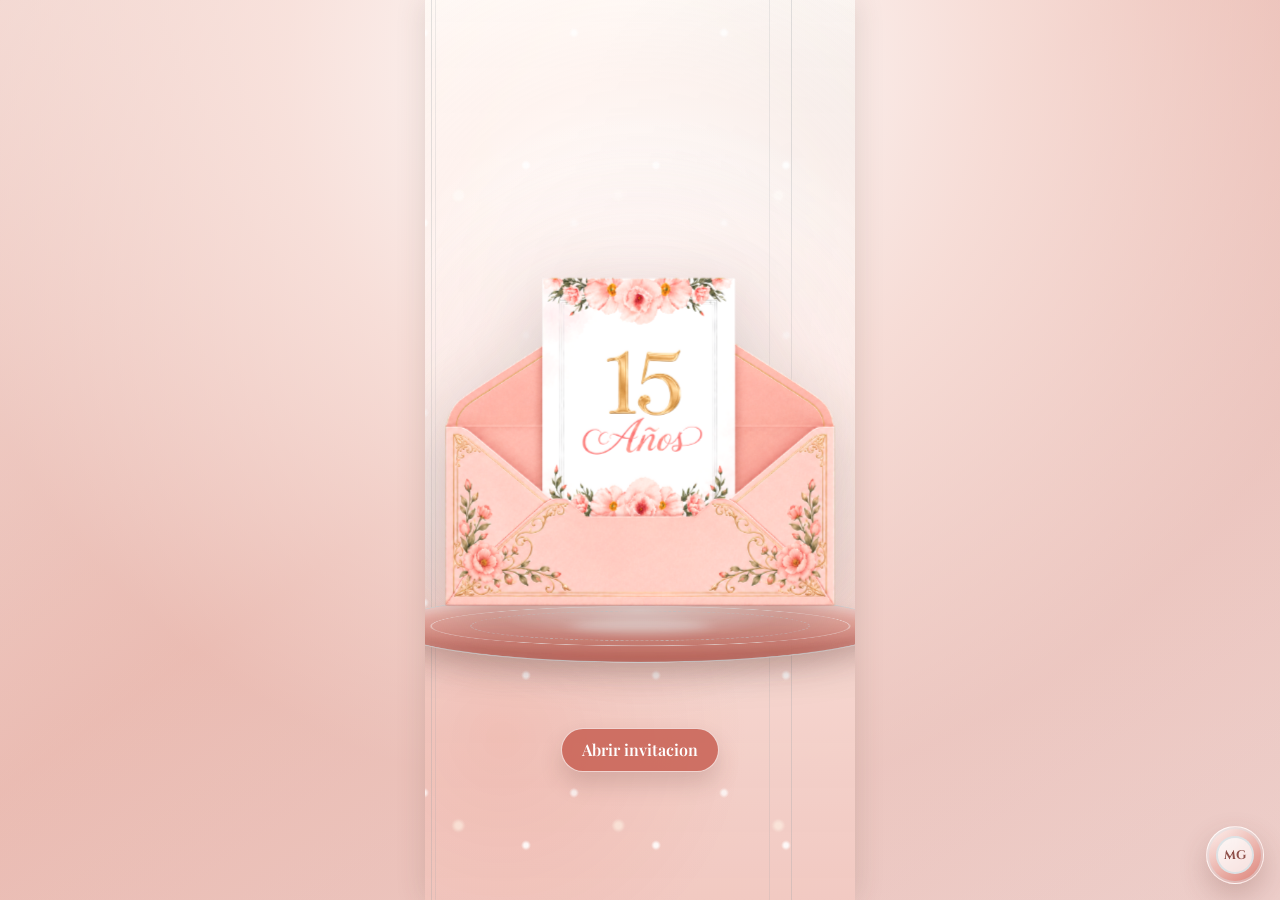
==== commit 9ac66ed8: "Actualiza portada animada y contacto" ====
--- a/index.html
+++ b/index.html
@@ -54,38 +54,40 @@
         </div>
 
         <div class="intro-stage" aria-hidden="true">
-          <div class="intro-shadow"></div>
-          <div class="intro-pedestal">
+          <div class="cinematic-aura"></div>
+          <div class="cinematic-ring"></div>
+          <div class="cinematic-pedestal">
             <span></span>
           </div>
-          <div class="intro-light-ring"></div>
-          <div class="intro-envelope">
-            <div class="intro-glow"></div>
-            <div class="intro-panel">
-              <img src="Fondo1.png" alt="" />
-              <div class="intro-title">
-                <i></i>
-                <strong>15</strong>
-                <span>Años</span>
-              </div>
-            </div>
-            <div class="intro-side intro-side-left"></div>
-            <div class="intro-side intro-side-right"></div>
-            <div class="intro-pocket"></div>
-            <div class="intro-flap"></div>
+          <div class="cinematic-scene">
+            <img class="cinematic-frame cinematic-closed" src="sobre-01-cerrado.png" alt="" />
+            <img class="cinematic-frame cinematic-open" src="sobre-02-abierto.png" alt="" />
+            <img class="cinematic-frame cinematic-final" src="sobre-03-tarjeta-15-anos.png" alt="" />
           </div>
         </div>
 
-        <button class="audio-toggle" type="button" aria-label="Activar o silenciar sonido" aria-pressed="false">
-          Sonido
-        </button>
-        <audio id="introAudio" preload="none"></audio>
         <a id="envelopeLink" class="intro-continue" href="invitacion.html" aria-label="Abrir invitacion">
           Abrir invitacion
         </a>
       </section>
     </main>
 
+    <details class="contact-widget">
+      <summary aria-label="Abrir contacto">
+        <span>MG</span>
+      </summary>
+      <div class="contact-panel">
+        <h2>MegaFiesta</h2>
+        <p>
+          Si deseas una invitacion como esta o una decoracion especial para tu evento,
+          sera un gusto atenderte.
+        </p>
+        <a href="https://wa.me/50237328913?text=Hola%20MegaFiesta%2C%20me%20gustaria%20recibir%20informacion%20sobre%20una%20invitacion%20o%20decoracion%20para%20mi%20evento." target="_blank" rel="noopener">
+          WhatsApp 3732 8913
+        </a>
+      </div>
+    </details>
+
     <script src="inicio.js"></script>
   </body>
 </html>
--- a/inicio.css
+++ b/inicio.css
@@ -728,3 +728,524 @@
     bottom: 22px;
   }
 }
+
+/* Cinematic envelope intro using the exported envelope frames. */
+.intro-stage {
+  width: min(96vw, 430px);
+  max-height: calc(100vh - 82px);
+  animation: cinematicCamera 9.2s var(--ease) both;
+}
+
+.cinematic-aura,
+.cinematic-ring,
+.cinematic-pedestal,
+.cinematic-scene {
+  position: absolute;
+  pointer-events: none;
+}
+
+.cinematic-aura {
+  left: 50%;
+  top: 48%;
+  z-index: 0;
+  width: 120%;
+  height: 68%;
+  background:
+    radial-gradient(circle, rgba(255, 255, 255, 0.9), rgba(234, 159, 147, 0.28) 38%, transparent 68%),
+    radial-gradient(circle at 28% 64%, rgba(207, 215, 218, 0.44), transparent 34%);
+  filter: blur(3px);
+  opacity: 0;
+  transform: translate3d(-50%, -50%, -80px) scale(0.8);
+  animation: cinematicAura 9.2s var(--ease) both;
+}
+
+.cinematic-ring {
+  display: none;
+  left: 50%;
+  top: 35%;
+  z-index: 1;
+  width: 86%;
+  aspect-ratio: 1;
+  border-radius: 50%;
+  border: 3px solid rgba(216, 225, 228, 0.74);
+  box-shadow:
+    0 0 16px rgba(255, 255, 255, 0.9),
+    0 0 32px rgba(229, 143, 129, 0.42),
+    inset 0 0 24px rgba(255, 255, 255, 0.6);
+  opacity: 0;
+  transform: translate3d(-50%, -50%, -70px) rotateX(68deg) scale(0.5);
+  animation: cinematicRing 9.2s var(--ease) both;
+}
+
+.cinematic-ring::before,
+.cinematic-ring::after {
+  content: "";
+  position: absolute;
+  inset: -10px;
+  border-radius: 50%;
+  border: 1px dashed rgba(199, 95, 82, 0.36);
+}
+
+.cinematic-ring::after {
+  inset: 10px;
+  border-color: rgba(255, 255, 255, 0.5);
+}
+
+.cinematic-pedestal {
+  left: 50%;
+  bottom: 16%;
+  z-index: 2;
+  width: 118%;
+  height: 19%;
+  border-radius: 50%;
+  background:
+    radial-gradient(ellipse at 50% 28%, rgba(255, 255, 255, 0.58), transparent 42%),
+    linear-gradient(180deg, rgba(245, 207, 200, 0.98), rgba(203, 105, 92, 0.92));
+  border: 2px solid rgba(211, 219, 222, 0.86);
+  box-shadow:
+    0 22px 36px rgba(91, 49, 43, 0.22),
+    inset 0 8px 18px rgba(255, 255, 255, 0.38),
+    inset 0 -12px 20px rgba(131, 72, 64, 0.2);
+  transform: translate3d(-50%, 0, -44px) rotateX(68deg);
+}
+
+.cinematic-pedestal::before,
+.cinematic-pedestal::after,
+.cinematic-pedestal span {
+  content: "";
+  position: absolute;
+  left: 50%;
+  top: 50%;
+  border-radius: 50%;
+  transform: translate(-50%, -50%);
+}
+
+.cinematic-pedestal::before {
+  width: 84%;
+  height: 56%;
+  border: 1px solid rgba(255, 255, 255, 0.68);
+}
+
+.cinematic-pedestal::after {
+  width: 68%;
+  height: 42%;
+  border: 1px dashed rgba(214, 222, 225, 0.86);
+}
+
+.cinematic-pedestal span {
+  width: 28%;
+  height: 17%;
+  background: rgba(255, 255, 255, 0.48);
+  filter: blur(8px);
+}
+
+.cinematic-scene {
+  left: 50%;
+  bottom: 22%;
+  z-index: 4;
+  width: 114%;
+  aspect-ratio: 16 / 11;
+  transform-style: preserve-3d;
+  isolation: isolate;
+  transform: translate3d(-50%, 0, 0) rotateX(8deg) rotateY(-5deg);
+  animation: cinematicSceneTilt 9.2s var(--ease) both;
+}
+
+.cinematic-scene::before {
+  content: "";
+  position: absolute;
+  left: 7%;
+  right: 7%;
+  bottom: -6%;
+  height: 15%;
+  background: rgba(77, 42, 37, 0.26);
+  border-radius: 50%;
+  filter: blur(16px);
+  transform: translateZ(-60px);
+  animation: cinematicGroundShadow 9.2s var(--ease) both;
+}
+
+.cinematic-frame {
+  position: absolute;
+  left: 50%;
+  bottom: 0;
+  display: block;
+  width: 100%;
+  height: auto;
+  max-width: none;
+  object-fit: contain;
+  transform-origin: 50% 78%;
+  backface-visibility: hidden;
+  contain: paint;
+  filter:
+    saturate(0.86)
+    hue-rotate(-6deg)
+    drop-shadow(0 20px 28px rgba(77, 42, 37, 0.24));
+  transform: translate3d(-50%, 0, 0);
+  will-change: opacity, transform, filter;
+}
+
+.cinematic-closed {
+  z-index: 5;
+  opacity: 1;
+  animation: closedFrame 9.2s var(--ease) both;
+}
+
+.cinematic-open {
+  z-index: 6;
+  opacity: 0;
+  animation: openFrame 9.2s var(--ease) both;
+}
+
+.cinematic-final {
+  z-index: 7;
+  opacity: 0;
+  animation: finalFrame 9.2s var(--ease) both;
+}
+
+.cinematic-final::selection {
+  background: transparent;
+}
+
+.intro-sparkles {
+  z-index: 8;
+}
+
+.intro-butterflies {
+  z-index: 10;
+}
+
+.intro-butterfly {
+  filter:
+    saturate(0.95)
+    hue-rotate(-4deg)
+    blur(var(--blur, 0px))
+    drop-shadow(0 8px 12px rgba(104, 53, 45, 0.22));
+}
+
+.intro-continue {
+  bottom: 128px;
+  animation: continueReveal 9.2s var(--ease) both;
+}
+
+@media (max-width: 390px) {
+  .intro-continue {
+    bottom: 110px;
+  }
+}
+
+@keyframes cinematicCamera {
+  0% {
+    transform: translate3d(0, 30px, 0) scale(0.76);
+  }
+  24% {
+    transform: translate3d(0, 18px, 0) scale(0.84);
+  }
+  58% {
+    transform: translate3d(0, 2px, 0) scale(0.96);
+  }
+  82%,
+  100% {
+    transform: translate3d(0, -10px, 0) scale(1.02);
+  }
+}
+
+@keyframes cinematicSceneTilt {
+  0% {
+    transform: translate3d(-50%, 8px, 0) rotateX(11deg) rotateY(-7deg) scale(0.92);
+  }
+  34% {
+    transform: translate3d(-50%, 0, 12px) rotateX(8deg) rotateY(5deg) scale(0.98);
+  }
+  70%,
+  100% {
+    transform: translate3d(-50%, -2px, 24px) rotateX(0deg) rotateY(0deg) scale(1);
+  }
+}
+
+@keyframes closedFrame {
+  0%,
+  29% {
+    opacity: 1;
+    visibility: visible;
+    transform: translate3d(-50%, 0, 0) scale(0.985);
+    filter:
+      saturate(0.86)
+      hue-rotate(-6deg)
+      drop-shadow(0 20px 28px rgba(77, 42, 37, 0.24));
+  }
+  35% {
+    opacity: 0;
+    visibility: visible;
+    transform: translate3d(-50%, 2px, -12px) scale(1);
+  }
+  35.1%,
+  100% {
+    opacity: 0;
+    visibility: hidden;
+    transform: translate3d(-50%, 2px, -12px) scale(1);
+  }
+}
+
+@keyframes openFrame {
+  0%,
+  31% {
+    opacity: 0;
+    visibility: hidden;
+    transform: translate3d(-50%, 4px, -12px) scale(0.99);
+  }
+  35% {
+    opacity: 0.96;
+    visibility: visible;
+    transform: translate3d(-50%, 2px, 0) scale(1);
+  }
+  51% {
+    opacity: 1;
+    visibility: visible;
+    transform: translate3d(-50%, 0, 0) scale(1.006);
+  }
+  58% {
+    opacity: 0;
+    visibility: visible;
+    transform: translate3d(-50%, 5px, -10px) scale(1);
+  }
+  58.1%,
+  100% {
+    opacity: 0;
+    visibility: hidden;
+    transform: translate3d(-50%, 5px, -10px) scale(1);
+  }
+}
+
+@keyframes finalFrame {
+  0%,
+  54% {
+    opacity: 0;
+    visibility: hidden;
+    transform: translate3d(-50%, 16%, -18px) scale(0.88) rotateX(5deg);
+    filter:
+      saturate(0.9)
+      hue-rotate(-6deg)
+      brightness(1.02)
+      drop-shadow(0 12px 20px rgba(77, 42, 37, 0.18));
+  }
+  59% {
+    opacity: 0.98;
+    visibility: visible;
+    transform: translate3d(-50%, 8%, 4px) scale(0.94) rotateX(3deg);
+    filter:
+      saturate(0.9)
+      hue-rotate(-6deg)
+      brightness(1.1)
+      drop-shadow(0 18px 26px rgba(77, 42, 37, 0.24));
+  }
+  78% {
+    opacity: 1;
+    visibility: visible;
+    transform: translate3d(-50%, -3%, 22px) scale(0.985) rotateX(1deg);
+    filter:
+      saturate(0.9)
+      hue-rotate(-6deg)
+      brightness(1.1)
+      drop-shadow(0 20px 28px rgba(77, 42, 37, 0.24));
+  }
+  100% {
+    opacity: 1;
+    visibility: visible;
+    transform: translate3d(-50%, -5%, 32px) scale(1) rotateX(0deg);
+    filter:
+      saturate(0.9)
+      hue-rotate(-6deg)
+      brightness(1.04)
+      drop-shadow(0 24px 34px rgba(77, 42, 37, 0.24));
+  }
+}
+
+@keyframes cinematicAura {
+  0%,
+  20% {
+    opacity: 0;
+    transform: translate3d(-50%, -50%, -80px) scale(0.78);
+  }
+  46% {
+    opacity: 0.72;
+    transform: translate3d(-50%, -50%, -80px) scale(1.04);
+  }
+  78%,
+  100% {
+    opacity: 0.44;
+    transform: translate3d(-50%, -50%, -80px) scale(1.18);
+  }
+}
+
+@keyframes cinematicRing {
+  0%,
+  18% {
+    opacity: 0;
+    transform: translate3d(-50%, -50%, -70px) rotateX(68deg) scale(0.46) rotate(0deg);
+  }
+  44% {
+    opacity: 0.92;
+    transform: translate3d(-50%, -44%, -70px) rotateX(68deg) scale(0.88) rotate(124deg);
+  }
+  74%,
+  100% {
+    opacity: 0.32;
+    transform: translate3d(-50%, -38%, -70px) rotateX(68deg) scale(1.16) rotate(250deg);
+  }
+}
+
+@keyframes cinematicGroundShadow {
+  0% {
+    opacity: 0.42;
+    transform: translateZ(-60px) scale(0.84);
+  }
+  52% {
+    opacity: 0.34;
+    transform: translateZ(-60px) scale(1.02);
+  }
+  100% {
+    opacity: 0.28;
+    transform: translateZ(-60px) scale(1.12);
+  }
+}
+
+@media (max-width: 390px) {
+  .intro-stage {
+    width: min(98vw, 390px);
+  }
+
+  .cinematic-scene {
+    width: 116%;
+    bottom: 22%;
+  }
+}
+
+.contact-widget {
+  position: fixed;
+  right: 16px;
+  bottom: 16px;
+  z-index: 80;
+  font-family: "Playfair Display", Georgia, serif;
+}
+
+.contact-widget summary {
+  width: 58px;
+  height: 58px;
+  display: grid;
+  place-items: center;
+  list-style: none;
+  cursor: pointer;
+  border: 1px solid rgba(255, 255, 255, 0.78);
+  border-radius: 50%;
+  background:
+    linear-gradient(145deg, rgba(255, 245, 242, 0.92), rgba(217, 119, 108, 0.9)),
+    radial-gradient(circle at 35% 25%, rgba(255, 255, 255, 0.96), transparent 38%);
+  box-shadow:
+    0 12px 28px rgba(105, 53, 47, 0.24),
+    inset 0 0 0 2px rgba(218, 226, 229, 0.44);
+  color: #8f504a;
+  transition: transform 240ms ease, box-shadow 240ms ease;
+  animation: contactBounce 2.4s ease-in-out infinite;
+}
+
+.contact-widget summary::-webkit-details-marker {
+  display: none;
+}
+
+.contact-widget summary span {
+  width: 38px;
+  height: 38px;
+  display: grid;
+  place-items: center;
+  border-radius: 50%;
+  border: 2px solid rgba(218, 226, 229, 0.9);
+  background: rgba(255, 255, 255, 0.72);
+  font-family: "Cinzel", serif;
+  font-size: 0.78rem;
+  font-weight: 700;
+  letter-spacing: 0.04em;
+}
+
+.contact-widget summary:hover {
+  transform: translateY(-3px) scale(1.04);
+  animation-play-state: paused;
+  box-shadow:
+    0 16px 34px rgba(105, 53, 47, 0.3),
+    inset 0 0 0 2px rgba(238, 243, 245, 0.58);
+}
+
+.contact-panel {
+  position: absolute;
+  right: 0;
+  bottom: 72px;
+  width: min(270px, calc(100vw - 32px));
+  padding: 18px 18px 16px;
+  border: 1px solid rgba(218, 226, 229, 0.72);
+  background: rgba(255, 250, 248, 0.96);
+  box-shadow: 0 18px 38px rgba(92, 50, 45, 0.22);
+  color: #6f3e3a;
+  text-align: center;
+  transform-origin: right bottom;
+  animation: contactPanelIn 220ms ease both;
+}
+
+.contact-panel h2 {
+  margin: 0 0 8px;
+  font-family: "Great Vibes", cursive;
+  font-size: 2rem;
+  font-weight: 400;
+  color: #c96f63;
+}
+
+.contact-panel p {
+  margin: 0 0 14px;
+  font-size: 0.95rem;
+  line-height: 1.45;
+}
+
+.contact-panel a {
+  display: inline-flex;
+  align-items: center;
+  justify-content: center;
+  min-height: 38px;
+  padding: 9px 16px;
+  border-radius: 999px;
+  background: linear-gradient(135deg, #d8786d, #b85f57);
+  color: #fff;
+  font-weight: 700;
+  text-decoration: none;
+  box-shadow: 0 10px 18px rgba(135, 62, 55, 0.24);
+}
+
+@keyframes contactPanelIn {
+  from {
+    opacity: 0;
+    transform: translateY(8px) scale(0.96);
+  }
+
+  to {
+    opacity: 1;
+    transform: translateY(0) scale(1);
+  }
+}
+
+@keyframes contactBounce {
+  0%,
+  72%,
+  100% {
+    transform: translateY(0) scale(1);
+  }
+
+  80% {
+    transform: translateY(-10px) scale(1.04);
+  }
+
+  88% {
+    transform: translateY(0) scale(0.98);
+  }
+
+  94% {
+    transform: translateY(-4px) scale(1.02);
+  }
+}
